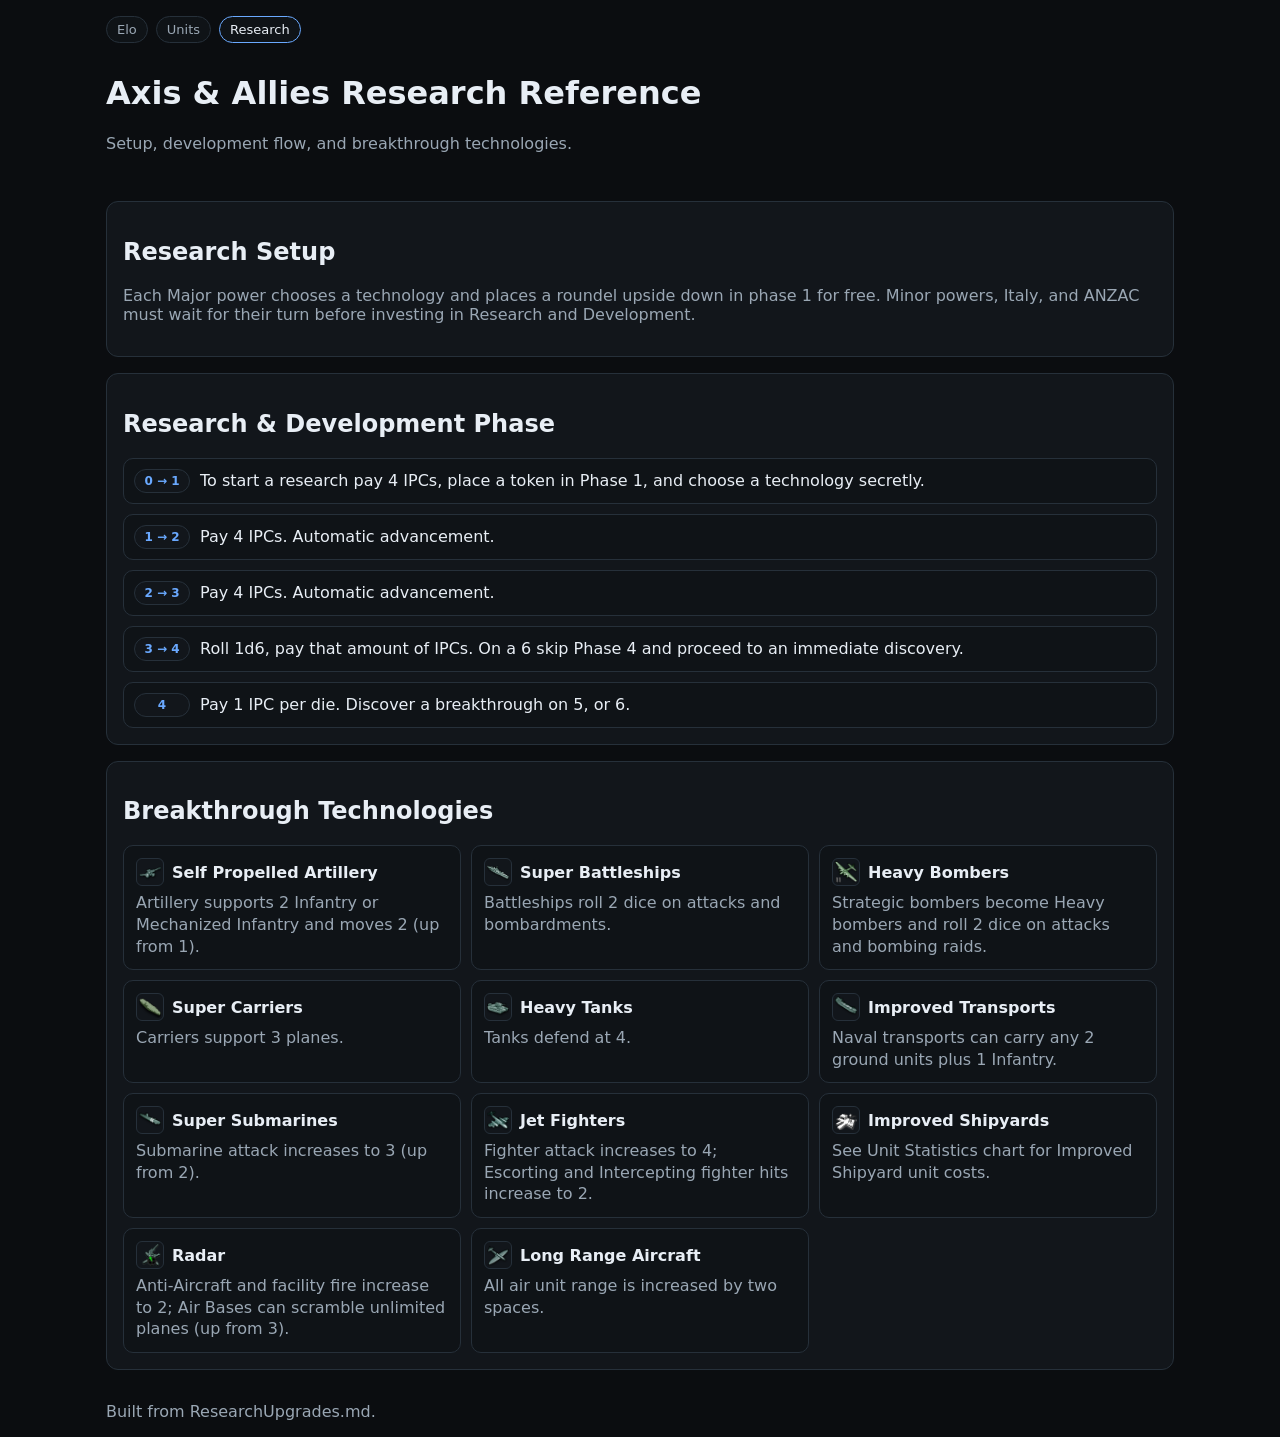
==== docs/research.html @ eba79fe8 "Units, Research Information Added a page with Unit statistics and references. Added a page for resea" ====
<!doctype html>
<html lang="en">
<head>
  <meta charset="utf-8" />
  <meta name="viewport" content="width=device-width,initial-scale=1" />
  <title>Axis & Allies Research Reference</title>
  <link rel="stylesheet" href="styles.css" />
</head>
<body>
  <header class="container">
    <nav class="top-nav" aria-label="Main navigation">
      <a href="index.html">Elo</a>
      <a href="units.html">Units</a>
      <a href="research.html" class="active">Research</a>
    </nav>
    <h1>Axis & Allies Research Reference</h1>
    <p class="muted">Setup, development flow, and breakthrough technologies.</p>
  </header>

  <main class="container research-layout">
    <section class="card research-full">
      <h2>Research Setup</h2>
      <p id="researchSetup" class="muted"></p>
    </section>

    <section class="card research-full">
      <h2>Research & Development Phase</h2>
      <div id="researchFlow" class="research-flow"></div>
    </section>

    <section class="card research-full">
      <h2>Breakthrough Technologies</h2>
      <div id="breakthroughCards" class="research-cards"></div>
    </section>
  </main>

  <footer class="container muted">
    Built from ResearchUpgrades.md.
  </footer>

  <script src="research.js"></script>
</body>
</html>
---- docs/styles.css ----
:root {
  --bg: #0b0d10;
  --card: #12161b;
  --text: #e8eef5;
  --muted: #9aa7b4;
  --border: #26303a;
  --accent: #6aa9ff;
}

* { box-sizing: border-box; }
body {
  margin: 0;
  font-family: system-ui, -apple-system, Segoe UI, Roboto, sans-serif;
  background: var(--bg);
  color: var(--text);
}

.container { max-width: 1100px; margin: 0 auto; padding: 16px; }

.top-nav {
  display: inline-flex;
  gap: 8px;
  margin-bottom: 10px;
}

.top-nav a {
  color: var(--muted);
  text-decoration: none;
  border: 1px solid var(--border);
  background: #0f1317;
  border-radius: 999px;
  padding: 6px 10px;
  font-size: 13px;
  line-height: 1;
}

.top-nav a:hover {
  color: var(--text);
  border-color: var(--accent);
}

.top-nav a.active {
  color: var(--text);
  border-color: var(--accent);
}

.grid { display: grid; gap: 16px; grid-template-columns: 2fr 1fr; }
.full { grid-column: 1 / -1; }

.card {
  background: var(--card);
  border: 1px solid var(--border);
  border-radius: 12px;
  padding: 16px;
}

.muted { color: var(--muted); }
.row { display: flex; gap: 12px; align-items: center; justify-content: space-between; }

.input, .select {
  width: 100%;
  padding: 10px 12px;
  border-radius: 10px;
  border: 1px solid var(--border);
  background: #0f1317;
  color: var(--text);
  outline: none;
}

.table { width: 100%; border-collapse: collapse; margin-top: 12px; }
.table th, .table td { padding: 10px 8px; border-bottom: 1px solid var(--border); }
.table th { text-align: left; color: var(--muted); font-weight: 600; }
.table .num { text-align: right; font-variant-numeric: tabular-nums; }

.pre {
  background: #0f1317;
  border: 1px solid var(--border);
  border-radius: 10px;
  padding: 12px;
  overflow: auto;
}

.stats { display: flex; gap: 12px; flex-wrap: wrap; margin: 12px 0; }
.stat {
  border: 1px solid var(--border);
  border-radius: 10px;
  padding: 10px 12px;
  min-width: 120px;
  background: #0f1317;
}
.stat .k { color: var(--muted); font-size: 12px; }
.stat .v { font-size: 18px; font-variant-numeric: tabular-nums; }

.matchList { display: grid; gap: 10px; }
.match {
  border: 1px solid var(--border);
  border-radius: 10px;
  padding: 10px 12px;
  background: #0f1317;
}
.match .top { display: flex; justify-content: space-between; gap: 12px; }
.match .small { color: var(--muted); font-size: 12px; margin-top: 4px; }

@media (max-width: 900px) {
  .grid { grid-template-columns: 1fr; }
}

.units-layout {
  display: grid;
  grid-template-columns: 1fr;
  gap: 16px;
}

.units-full {
  width: 100%;
}

.units-table-wrap,
.combat-board-wrap {
  overflow-x: auto;
}

.quick-table th,
.quick-table td {
  padding: 6px 6px;
  font-size: 13px;
  line-height: 1.2;
}

.unit-cards {
  display: grid;
  grid-template-columns: repeat(auto-fill, minmax(330px, 1fr));
  gap: 12px;
}

.unit-card {
  border: 1px solid var(--border);
  border-radius: 10px;
  background: #0f1317;
}

.unit-card-summary {
  display: grid;
  grid-template-columns: auto 1fr;
  align-items: center;
  gap: 12px;
  list-style: none;
  cursor: pointer;
  padding: 10px 12px;
}

.unit-card-summary::-webkit-details-marker {
  display: none;
}

.unit-card-images {
  display: flex;
  gap: 8px;
}

.unit-image {
  width: 56px;
  height: 56px;
  object-fit: contain;
  border: 1px solid var(--border);
  border-radius: 8px;
  background: var(--card);
  padding: 4px;
}

.unit-card-title h3 {
  margin: 0 0 2px;
}

.unit-card-title p {
  margin: 0;
}

.unit-card-body {
  border-top: 1px solid var(--border);
  padding: 12px;
}

.unit-profile-grid {
  display: grid;
  grid-template-columns: repeat(auto-fit, minmax(220px, 1fr));
  gap: 10px;
}

.unit-profile {
  border: 1px solid var(--border);
  border-radius: 10px;
  background: var(--card);
  padding: 10px;
}

.unit-profile h4 {
  margin: 0 0 8px;
}

.unit-stats {
  display: grid;
  grid-template-columns: repeat(5, minmax(0, 1fr));
  gap: 8px;
}

.unit-stat {
  border: 1px solid var(--border);
  border-radius: 8px;
  background: #0f1317;
  padding: 6px;
}

.unit-stat-k {
  color: var(--muted);
  font-size: 11px;
}

.unit-stat-v {
  font-size: 14px;
  font-variant-numeric: tabular-nums;
}

.unit-stat-v.diff {
  color: var(--accent);
  font-weight: 700;
}

.unit-rules {
  margin: 8px 0 0;
  padding-left: 18px;
  display: grid;
  gap: 6px;
}

.combat-board-5x5 {
  width: 100%;
  min-width: 920px;
  border-collapse: separate;
  border-spacing: 6px;
  table-layout: fixed;
}

.combat-board-layout {
  display: grid;
  grid-template-columns: 120px 1fr;
  gap: 8px;
  align-items: stretch;
}

.combat-side-info {
  display: grid;
  grid-template-rows: repeat(4, minmax(0, 1fr));
  gap: 8px;
}

.combat-side-note {
  border: 1px solid var(--border);
  border-radius: 8px;
  background: #0f1317;
  display: flex;
  align-items: stretch;
  justify-content: stretch;
  overflow: hidden;
  padding: 4px;
}

.combat-side-note-text {
  width: 100%;
  height: 100%;
  transform: none;
  white-space: normal;
  overflow-wrap: anywhere;
  color: var(--muted);
  font-size: 10px;
  line-height: 1.25;
  text-align: left;
}

.side-note-unit-image {
  width: 16px;
  height: 16px;
  object-fit: contain;
  border: 1px solid var(--border);
  border-radius: 4px;
  background: var(--card);
  padding: 1px;
  vertical-align: middle;
  margin-right: 4px;
}

.combat-board-5x5 td {
  border: 1px solid var(--border);
  border-radius: 8px;
  background: var(--card);
  vertical-align: top;
  padding: 6px;
}

.combat-board-5x5 .attacker-row {
  text-align: center;
  font-weight: 700;
  color: var(--text);
  background: #0f1317;
  padding: 8px;
}

.combat-board-5x5 .casualty-row {
  font-weight: 700;
  color: var(--text);
  background: #0f1317;
  border-style: dashed;
  padding: 12px;
}

.combat-board-5x5 .units-row td {
  min-height: 180px;
}

.combat-board-5x5 .values-row td {
  background: #0f1317;
  text-align: center;
  min-height: 44px;
  padding: 2px;
}

.value-title {
  font-weight: 700;
  color: var(--text);
  margin: 0;
  line-height: 1;
}

.combat-board-5x5 .defender-zone {
  width: 100%;
  min-height: 140px;
  padding: 0 12px;
}

.combat-board-5x5 .defender-zone .defender-zone-inner {
  min-height: 140px;
  width: 100%;
  display: grid;
  grid-template-columns: 1fr auto 1fr;
  align-items: center;
  column-gap: 8px;
}

.combat-board-5x5 .defender-zone .left {
  justify-self: start;
  text-align: left;
}

.combat-board-5x5 .defender-zone .center {
  justify-self: center;
  text-align: center;
}

.combat-board-5x5 .defender-zone .right {
  justify-self: end;
  text-align: right;
}

.combat-list {
  margin: 0;
  padding: 0;
  list-style: none;
  display: grid;
  grid-template-columns: repeat(auto-fit, minmax(80px, 1fr));
  gap: 6px;
}

.combat-item {
  list-style: none;
}

.combat-item.combo-item {
  grid-column: 1 / -1;
}

.combat-token {
  display: flex;
  flex-direction: column;
  align-items: center;
  gap: 2px;
  text-align: center;
  border: 1px solid var(--border);
  border-radius: 8px;
  background: #0f1317;
  padding: 4px;
}

.combat-token-combo {
  align-items: flex-start;
  text-align: left;
  width: 100%;
}

.combat-combo-images {
  display: flex;
  align-items: center;
  gap: 6px;
  margin-bottom: 2px;
}

.combat-unit-image {
  width: 28px;
  height: 28px;
  object-fit: contain;
  border: 1px solid var(--border);
  border-radius: 6px;
  background: var(--card);
  padding: 2px;
}

.combat-unit-image-small {
  width: 20px;
  height: 20px;
}

.combat-token-name {
  font-size: 11px;
  color: var(--muted);
  line-height: 1.1;
}

.combat-token-detail {
  font-size: 10px;
  color: var(--text);
  line-height: 1.2;
}

.combat-notes {
  margin-top: 8px;
  display: grid;
  gap: 6px;
}

.combat-note {
  border: 1px solid var(--border);
  border-radius: 8px;
  background: #0f1317;
  padding: 6px;
}

.combat-note-title {
  font-size: 11px;
  color: var(--text);
  font-weight: 700;
  margin-bottom: 2px;
}

.combat-note-text {
  font-size: 11px;
  color: var(--muted);
  line-height: 1.25;
}

@media (max-width: 900px) {
  .unit-cards {
    grid-template-columns: 1fr;
  }

  .combat-board-layout {
    min-width: 980px;
  }

  .combat-board-5x5 {
    min-width: 900px;
  }
}

.research-layout {
  display: grid;
  grid-template-columns: 1fr;
  gap: 16px;
}

.research-full {
  width: 100%;
}

.research-flow {
  display: grid;
  gap: 10px;
}

.research-step {
  display: grid;
  grid-template-columns: auto 1fr;
  gap: 10px;
  align-items: center;
  border: 1px solid var(--border);
  border-radius: 10px;
  background: #0f1317;
  padding: 10px;
}

.research-step-phase {
  min-width: 56px;
  height: 24px;
  padding: 0 8px;
  border: 1px solid var(--border);
  border-radius: 999px;
  display: flex;
  align-items: center;
  justify-content: center;
  color: var(--accent);
  font-weight: 700;
  font-size: 12px;
  background: var(--card);
}

.research-step-text {
  line-height: 1.35;
}

.research-cards {
  display: grid;
  grid-template-columns: repeat(auto-fill, minmax(260px, 1fr));
  gap: 10px;
}

.research-card {
  border: 1px solid var(--border);
  border-radius: 10px;
  background: #0f1317;
  padding: 12px;
}

.research-card h3 {
  margin: 0;
  font-size: 16px;
}

.research-card p {
  margin: 0;
  line-height: 1.35;
}

.research-tech-title {
  display: flex;
  align-items: center;
  gap: 8px;
  margin-bottom: 6px;
}

.research-tech-image {
  width: 28px;
  height: 28px;
  object-fit: contain;
  border: 1px solid var(--border);
  border-radius: 6px;
  background: var(--card);
  padding: 2px;
  flex-shrink: 0;
}
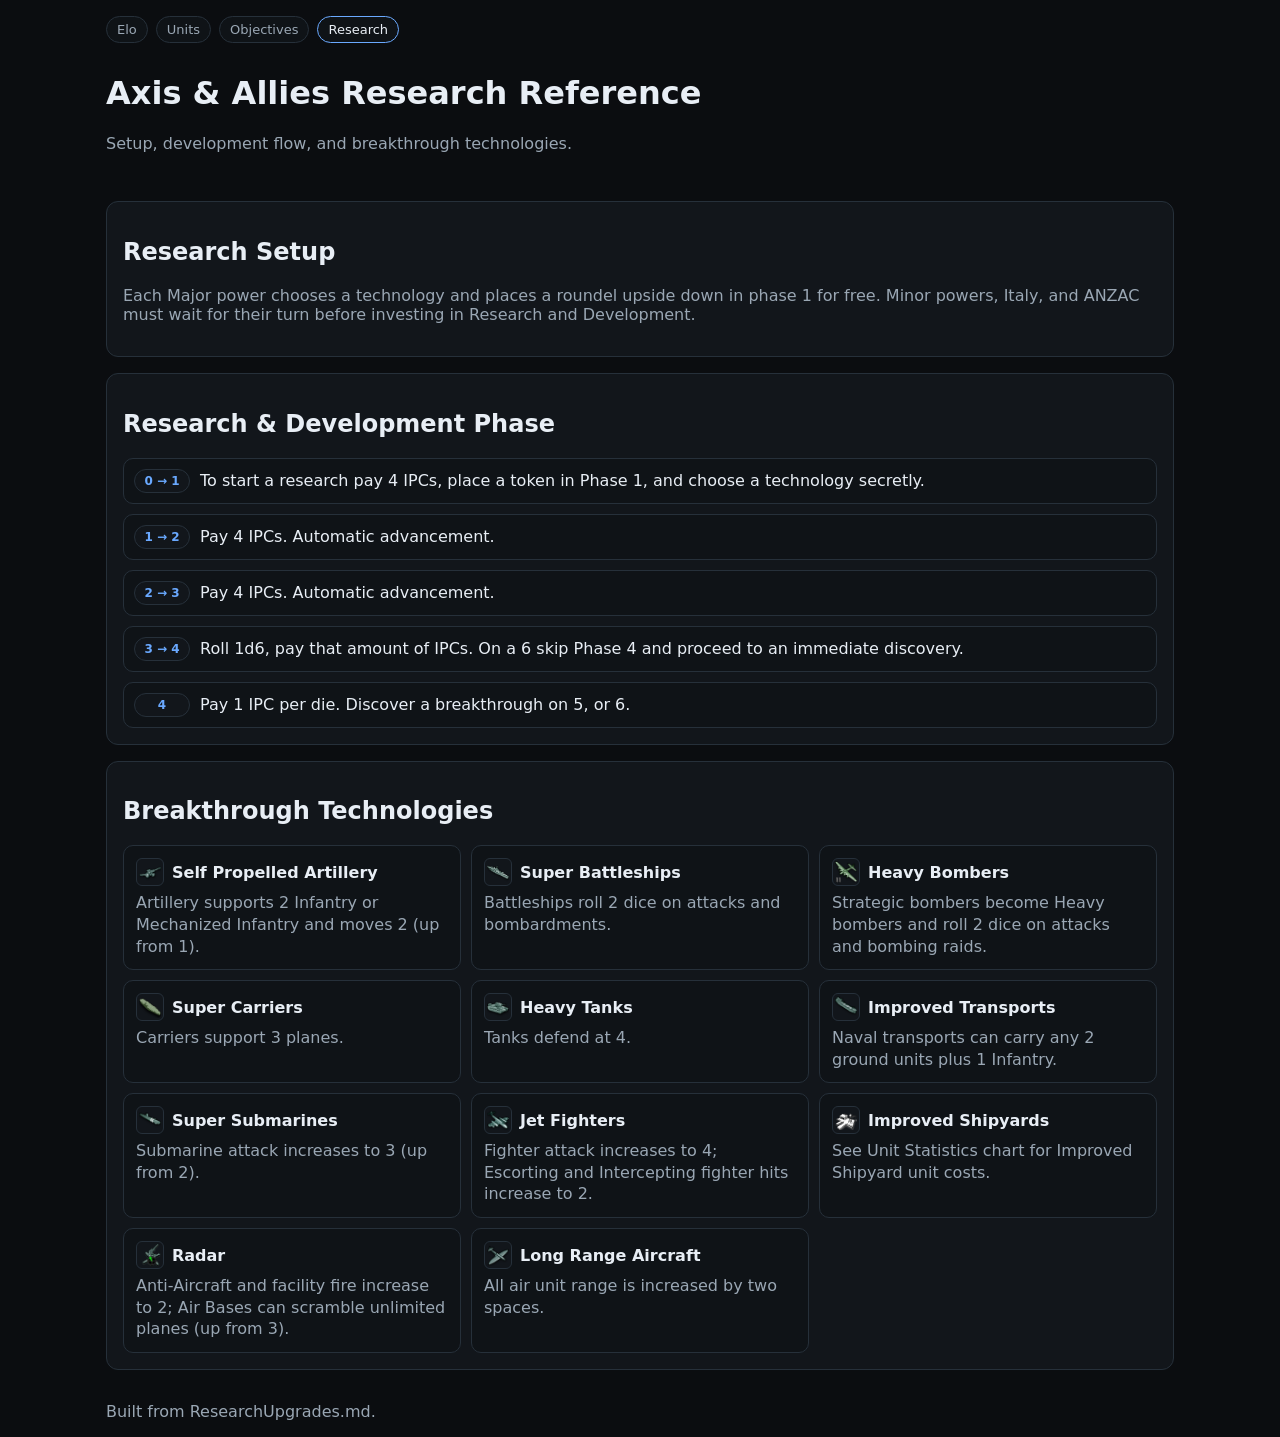
==== commit 24320650: "Add Objective tracking Add Victory Objectives Add National Objectives Tracking, and rewards" ====
--- a/docs/research.html
+++ b/docs/research.html
@@ -11,6 +11,7 @@
     <nav class="top-nav" aria-label="Main navigation">
       <a href="index.html">Elo</a>
       <a href="units.html">Units</a>
+      <a href="objectives.html">Objectives</a>
       <a href="research.html" class="active">Research</a>
     </nav>
     <h1>Axis & Allies Research Reference</h1>
--- a/docs/styles.css
+++ b/docs/styles.css
@@ -101,6 +101,19 @@
 .match .top { display: flex; justify-content: space-between; gap: 12px; }
 .match .small { color: var(--muted); font-size: 12px; margin-top: 4px; }
 
+.button {
+  padding: 10px 12px;
+  border-radius: 10px;
+  border: 1px solid var(--border);
+  background: #0f1317;
+  color: var(--text);
+  cursor: pointer;
+}
+
+.button:hover {
+  border-color: var(--accent);
+}
+
 @media (max-width: 900px) {
   .grid { grid-template-columns: 1fr; }
 }
@@ -109,6 +122,226 @@
   display: grid;
   grid-template-columns: 1fr;
   gap: 16px;
+}
+
+.objectives-layout {
+  display: grid;
+  grid-template-columns: 1fr;
+  gap: 16px;
+}
+
+.objectives-full {
+  width: 100%;
+}
+
+.objectives-toolbar {
+  gap: 16px;
+  align-items: flex-start;
+}
+
+.objectives-overview {
+  display: grid;
+  grid-template-columns: repeat(auto-fill, minmax(240px, 1fr));
+  gap: 12px;
+  margin-top: 10px;
+}
+
+.objective-overview-card {
+  border: 1px solid var(--border);
+  border-radius: 10px;
+  padding: 12px;
+  background: #0f1317;
+}
+
+.objective-overview-card h3 {
+  margin: 0 0 8px;
+}
+
+.objective-overview-stats {
+  display: grid;
+  gap: 6px;
+  color: var(--muted);
+  font-size: 14px;
+}
+
+.objective-overview-subtitle {
+  margin: 12px 0 8px;
+  font-size: 14px;
+}
+
+.objective-overview-nations {
+  display: grid;
+  gap: 6px;
+}
+
+.objective-overview-nation {
+  border: 1px solid var(--border);
+  border-radius: 8px;
+  background: var(--card);
+  padding: 8px;
+  display: grid;
+  gap: 4px;
+}
+
+.objective-overview-nation-name {
+  font-weight: 600;
+  font-size: 13px;
+}
+
+.objective-overview-nation-reward {
+  color: var(--muted);
+  font-size: 12px;
+}
+
+.objective-flat-grid {
+  display: grid;
+  grid-template-columns: repeat(auto-fill, minmax(380px, 1fr));
+  gap: 12px;
+}
+
+.objective-group-card {
+  border: 1px solid var(--border);
+  border-radius: 10px;
+  background: var(--card);
+  padding: 10px;
+}
+
+.objective-group-header h3 {
+  margin: 0 0 4px;
+}
+
+.objective-group-header p {
+  margin: 0;
+}
+
+.objective-group-list {
+  display: grid;
+  gap: 8px;
+  margin-top: 10px;
+}
+
+.objective-item {
+  border: 1px solid var(--border);
+  border-radius: 8px;
+  background: #0f1317;
+  padding: 10px;
+}
+
+.objective-header {
+  display: flex;
+  justify-content: space-between;
+  align-items: flex-start;
+  gap: 8px;
+  flex-wrap: wrap;
+}
+
+.objective-item-title {
+  margin: 0;
+}
+
+.objective-header-summary {
+  display: flex;
+  flex-wrap: wrap;
+  gap: 6px;
+}
+
+.objective-summary-chip {
+  border: 1px solid var(--border);
+  border-radius: 999px;
+  padding: 3px 8px;
+  font-size: 12px;
+  color: var(--muted);
+  background: var(--card);
+}
+
+.objective-item-meta {
+  display: grid;
+  gap: 6px;
+  color: var(--muted);
+  font-size: 13px;
+}
+
+.objective-item-meta p {
+  margin: 0;
+}
+
+.objective-progress {
+  margin-top: 8px;
+  color: var(--muted);
+  font-size: 12px;
+}
+
+.objective-parts {
+  margin-top: 10px;
+  display: grid;
+  gap: 6px;
+  grid-template-columns: repeat(2, minmax(0, 1fr));
+}
+
+.objective-checklist {
+  margin-top: 10px;
+  border: 1px solid var(--border);
+  border-radius: 8px;
+  background: var(--card);
+  padding: 6px 8px 8px;
+}
+
+.objective-checklist-summary {
+  cursor: pointer;
+  list-style: none;
+  font-size: 12px;
+  color: var(--muted);
+  font-weight: 600;
+}
+
+.objective-checklist-summary::-webkit-details-marker {
+  display: none;
+}
+
+.objective-checkbox {
+  display: inline-flex;
+  align-items: center;
+  gap: 8px;
+  border: 1px solid var(--border);
+  border-radius: 999px;
+  padding: 5px 10px;
+  background: #0f1317;
+  font-size: 13px;
+  min-width: 0;
+}
+
+.objective-checkbox input {
+  margin: 0;
+}
+
+.objective-footer {
+  margin-top: 10px;
+  display: flex;
+  gap: 8px;
+  justify-content: space-between;
+  align-items: center;
+  flex-wrap: wrap;
+}
+
+.objective-status-chip {
+  border: 1px solid var(--border);
+  border-radius: 999px;
+  padding: 4px 10px;
+  font-size: 12px;
+  color: var(--muted);
+  background: #0f1317;
+}
+
+@media (max-width: 1100px) {
+  .objective-flat-grid {
+    grid-template-columns: 1fr;
+  }
+}
+
+@media (max-width: 700px) {
+  .objective-parts {
+    grid-template-columns: 1fr;
+  }
 }
 
 .units-full {
